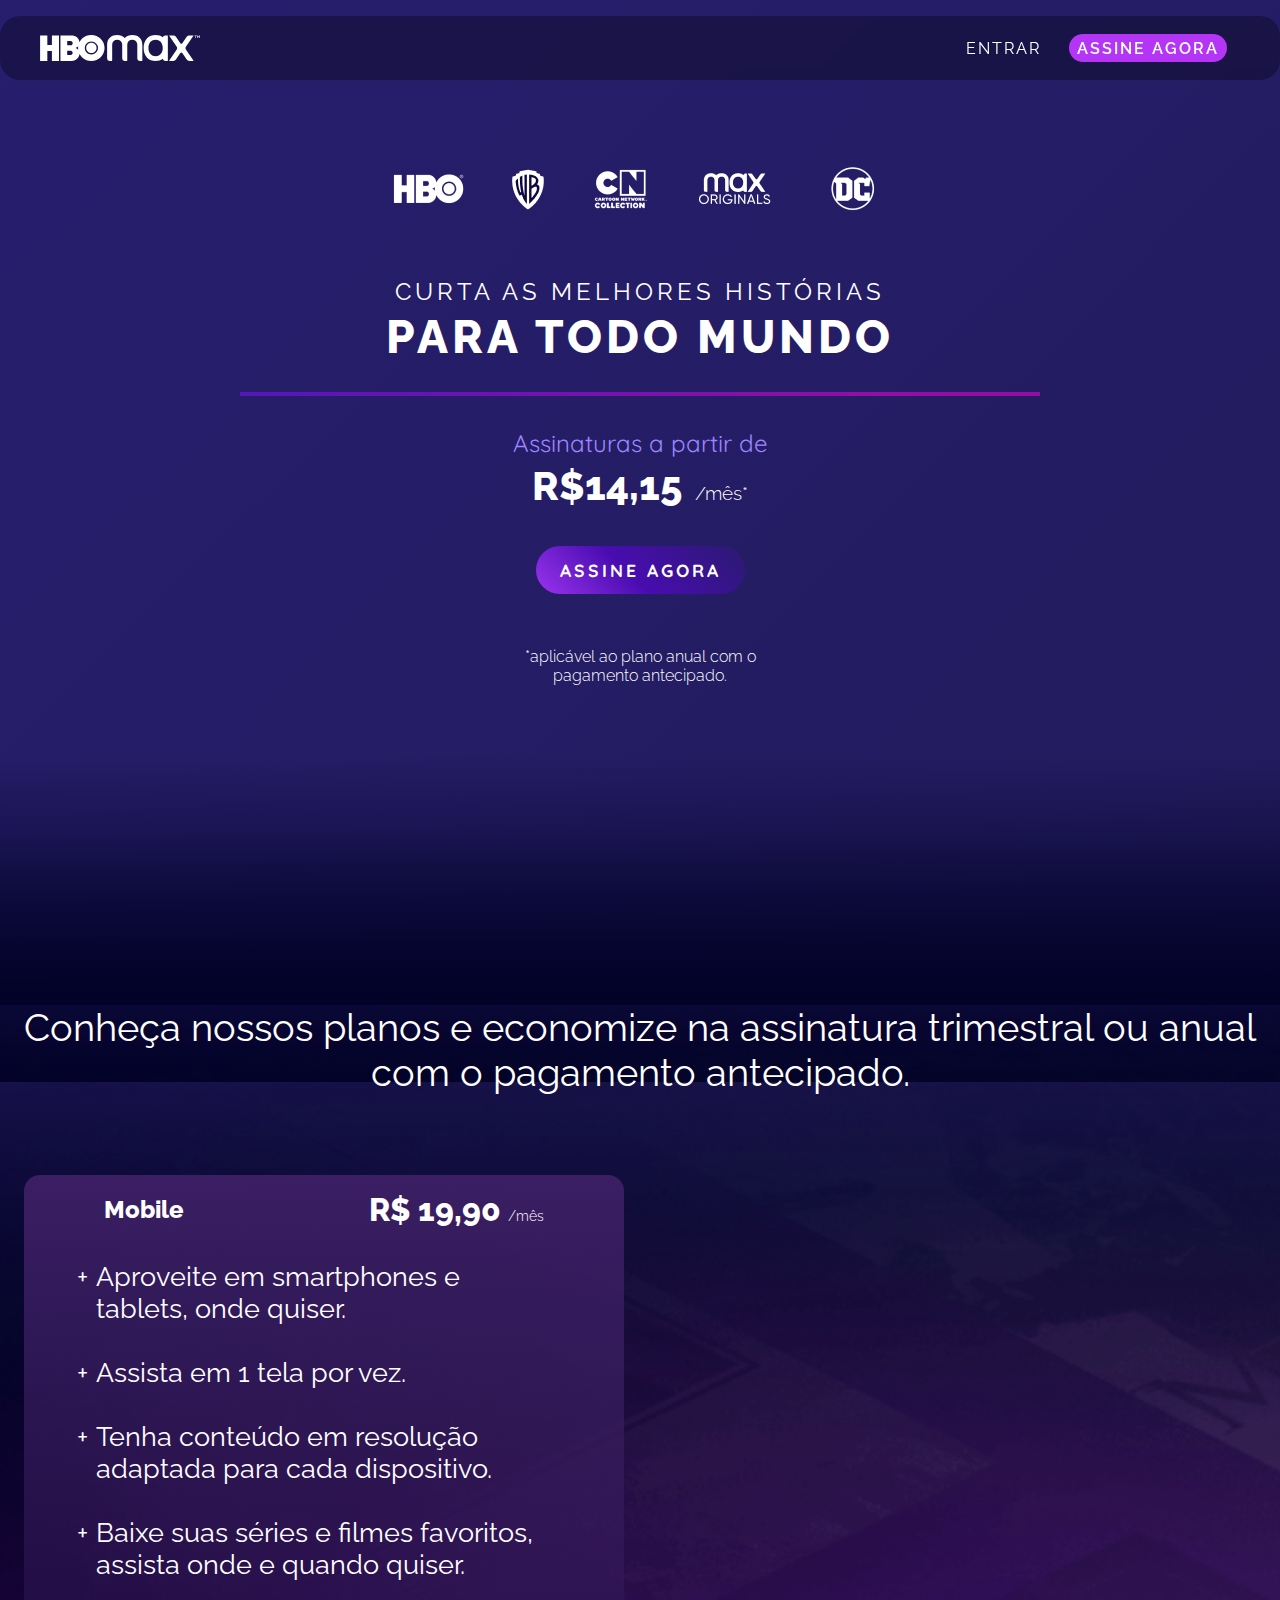
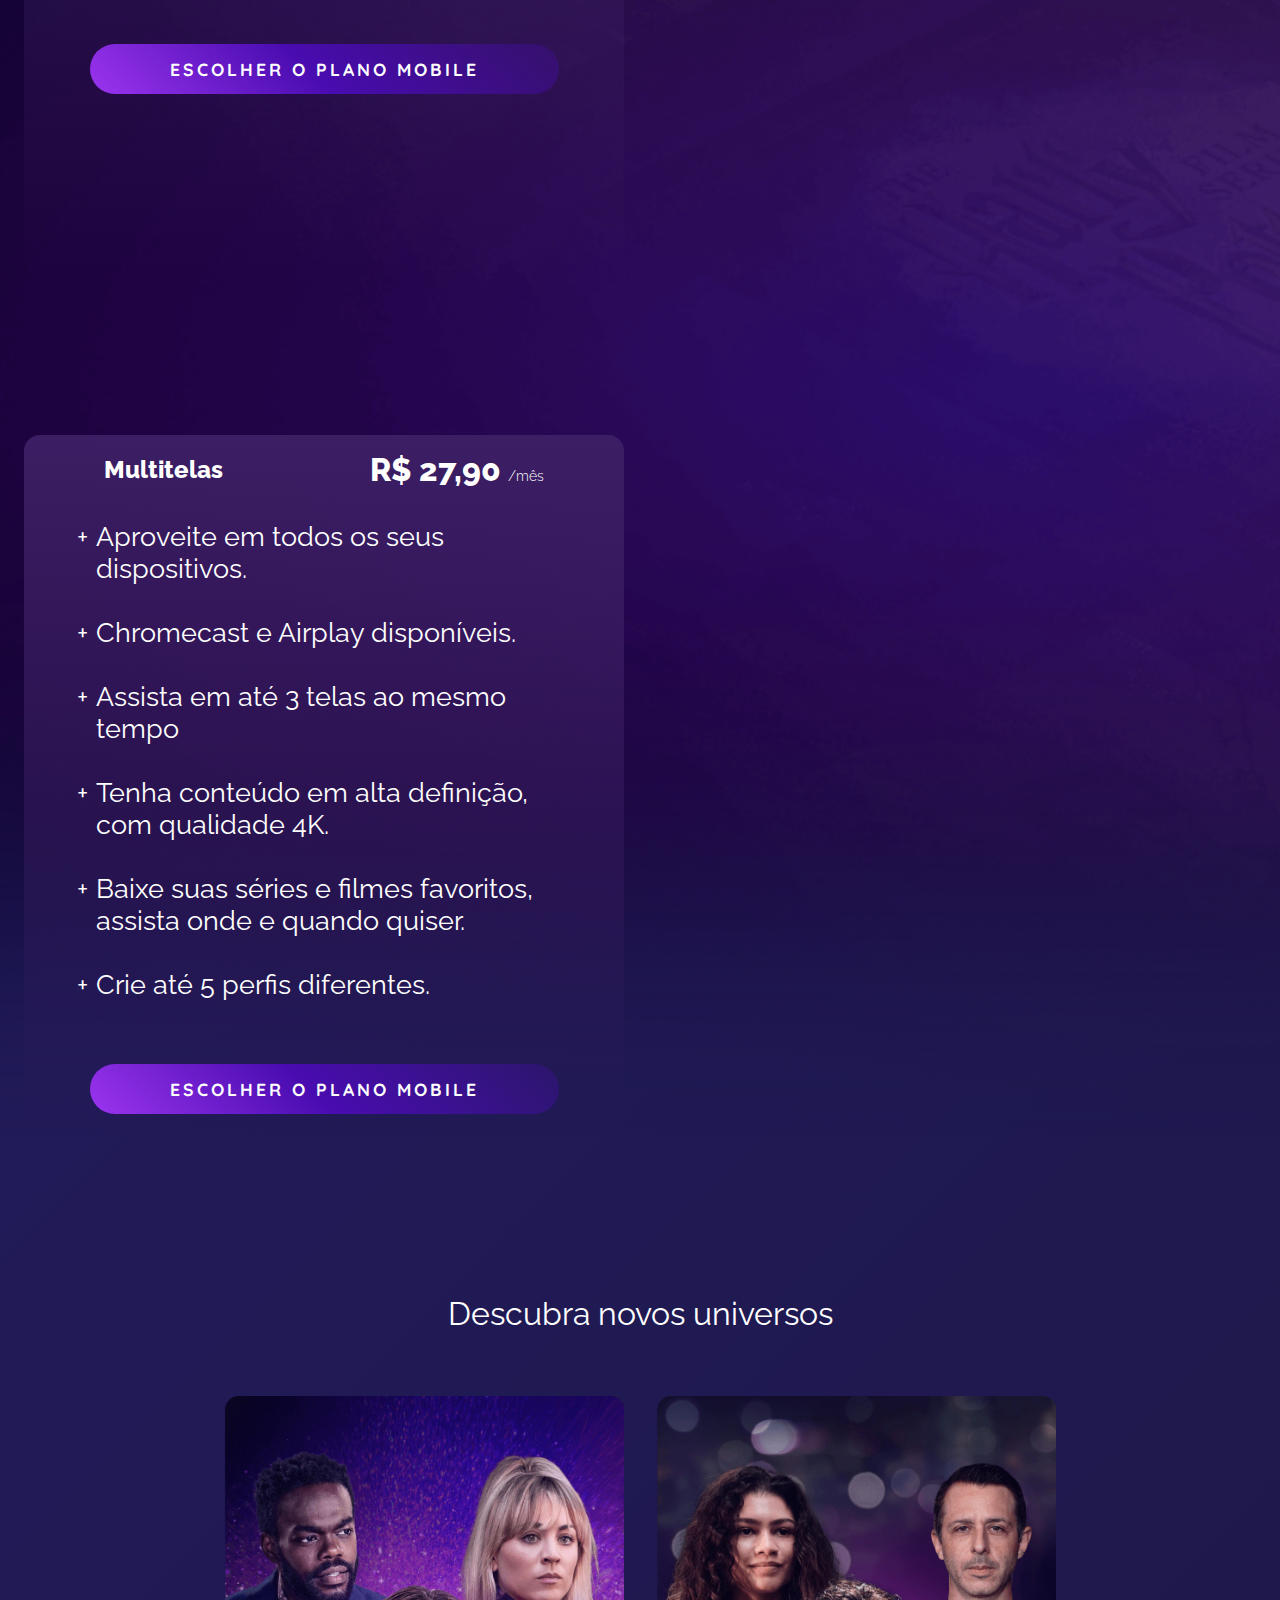
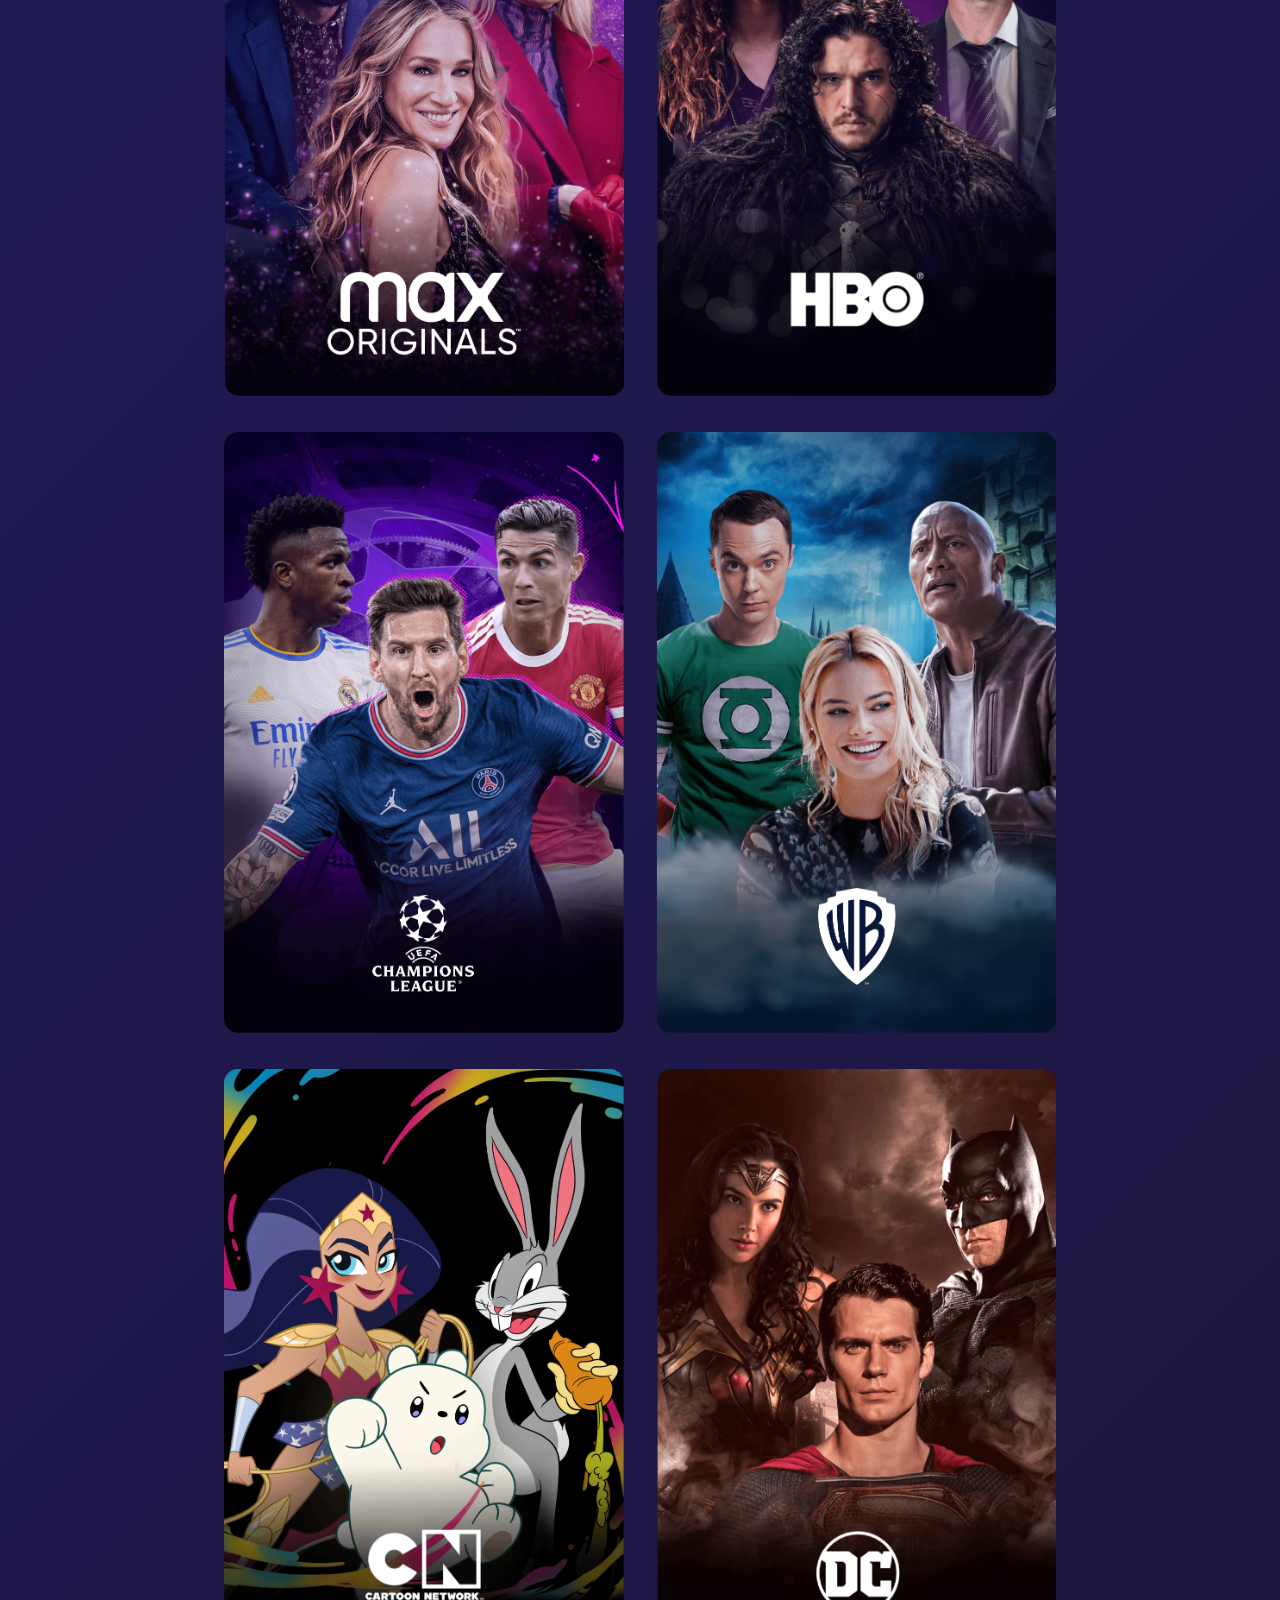
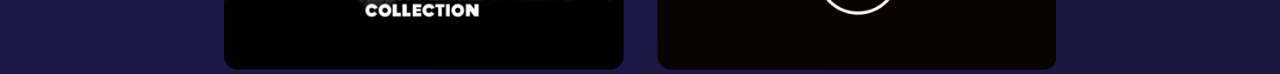
==== index.html @ dadb369f "hbo" ====
<!DOCTYPE html>
<html lang="en">
  <head>
    <meta charset="UTF-8" />
    <meta http-equiv="X-UA-Compatible" content="IE=edge" />
    <meta name="viewport" content="width=device-width, initial-scale=1.0" />
    <link rel="stylesheet" href="style.css">
    <title>HBO Max</title>
  </head>
  <body>
    <!-- header -->
    <header class="header container">
      <img class="nav__img" src="assets/images/hbo-logo.svg" alt="">
      <nav class="nav">
        <ul class="nav__ul">
          <li class="nav__li">
            <a class="nav__a" href="login.html">entrar</a>
          </li>
          <a href="#cards"><button class="nav__btn">assine agora</button></a>
        </ul>
      </nav>
    </header>
    <!-- header final -->

   
    <section class="hero container">
      <div class="hero__box">
        <div class="hero__img">
          <a href="#icons"><img src="assets/images/hbo.png" alt=""></a>
        </div>
        <div class="hero__img">
          <a href="#icons"><img src="assets/images/wb.png" alt=""></a>
        </div>
        <div class="hero__img">
          <a href="#icons"><img src="assets/images/cartoon-network_neutral.png" alt=""></a>
        </div>
        <div class="hero__img">
          <a href="#icons"><img src="assets/images/max_originals.png" alt=""></a>
        </div>
        <div class="hero__img">
          <a href="#icons"><img src="assets/images/dc.png" alt=""></a>
        </div>
      </div>
      <div class="hero__text">
        <h3>Curta as melhores histórias</h3>
        <h2>Para todo mundo</h2>
      </div>
      <div class="line container"></div>
      <div class="price__hero">
        <p>Assinaturas a partir de</p>
        <span>R$14,15<span>/mês*</span></span>
        <a href="#cards"><button class="btn__bg btn">assine agora</button></a>
        <span>*aplicável ao plano anual com o pagamento antecipado.</span>
      </div>
    </section>

    <div class="bg">

    
    <section id="cards" class="card container">
      <div class="cards__text">
        <div class="tittle__card">Conheça nossos planos e economize na assinatura trimestral ou anual com o pagamento antecipado.</div>
      </div>
      <div class="cards-wrapper">
        <div class="card__content">
          <div class="card__1">
            <div class="text__card-tittle">Mobile</div>
            <div class="text__card-price">R$ 19,90 <span>/mês</span></div>
          </div>
          <div class="card__card">
            <ul>
              <li class="text__middle-card">Aproveite em smartphones e tablets, onde quiser.</li>
              <li class="text__middle-card">Assista em 1 tela por vez.</li>
              <li class="text__middle-card">Tenha conteúdo em resolução adaptada para cada dispositivo.</li>
              <li class="text__middle-card">Baixe suas séries e filmes favoritos, assista onde e quando quiser.</li>
            </ul>

          </div>
          <div class="btn__card--content">
            <button class="btn__card btn__bg">escolher o plano mobile</button>
          </div>
        </div>
        
        <div class="card__content">
          <div class="card__1">
            <div class="text__card-tittle">Multitelas</div>
            <div class="text__card-price">R$ 27,90 <span>/mês</span></div>
          </div>
          <div>
            <ul>
              <li class="text__middle-card">Aproveite em todos os seus dispositivos.</li>
              <li class="text__middle-card">Chromecast e Airplay disponíveis.</li>
              <li class="text__middle-card">Assista em até 3 telas ao mesmo tempo</li>
              <li class="text__middle-card">Tenha conteúdo em alta definição, com qualidade 4K.</li>
              <li class="text__middle-card">Baixe suas séries e filmes favoritos, assista onde e quando quiser.</li>
              <li class="text__middle-card">Crie até 5 perfis diferentes.</li>
            </ul>

          </div>
          <div class="btn__card--content">
            <button class="btn__card btn__bg">escolher o plano mobile</button>
          </div>
        </div>
      </div>     
    </section>
</div>
    <section id="icons" class="wrapper--actors container">
      <h1>Descubra novos universos</h1>
      <div class="card__actors--wrapper">
        <div class="img-actor hover">
          <img src="assets/images/MAX-Default.webp" alt="">
        </div>
        <div class="img-actor hover">
          <img src="assets/images/hbo-default_0.webp" alt="">
        </div>
        <div class="img-actor hover">
          <img src="assets/images/UCL-Default.webp" alt="">
        </div>
        <div class="img-actor hover">
          <img src="assets/images/WB-Default.webp" alt="">
        </div>
        <div class="img-actor hover">
          <img src="assets/images/CN-Default.webp" alt="">
        </div>
        <div class="img-actor hover">
          <img src="assets/images/DC_Default.webp" alt="">
        </div>
      </div>
    </section>
  </body>
</html>
---- style.css ----
@import url("https://fonts.googleapis.com/css2?family=Raleway:wght@300;400;500;600;700&display=swap");
@import url("https://fonts.googleapis.com/css2?family=Quicksand:wght@300;400;700&display=swap");
.header {
  display: flex;
  justify-content: space-between;
  align-items: center;
  position: sticky;
  z-index: 999;
  top: 1rem;
  left: 0;
  width: 100vw;
  height: 4rem;
  padding: 1rem;
  background: var(--nav-bg-color);
  -webkit-backdrop-filter: blur(5px);
          backdrop-filter: blur(5px);
  border-radius: 20px;
}

.header .nav__img {
  width: 10rem;
  margin-left: 1rem;
}

.nav ul {
  display: flex;
  justify-content: center;
  align-items: center;
  gap: 1.75rem;
  margin-right: 1.8rem;
}

.nav__ul button, a {
  font-family: "Raleway", sans-serif;
  text-transform: uppercase;
  letter-spacing: 2px;
}

.nav__btn {
  background: var(--tertiary-color);
  padding-block: 0.3rem;
  padding-inline: 0.5rem;
  border-radius: 500px;
  font-size: 1rem;
  font-weight: 600;
}

.nav__btn:hover {
  background: var(--text-color);
  color: var(--btn-link-color);
}

@media (width < 768px) {
  .header .nav__img {
    width: 5rem;
  }
  .nav__btn {
    font-size: 0.8rem;
  }
}
:root {
  --primary-color: #020228;
  --secondary-color: #ff00e5;
  --tertiary-color: #b535f6;
  --btn-bg-color-gradient: linear-gradient(
    45deg,
    #9b34ef 0%,
    #490cb0 20%,
    transparent 50%
  );
  --btn-link-bg-color: #fff;
  --btn-link-color: #000;
  --card-bg-color: linear-gradient(0deg, transparent, #3b1e63);
  --divider-bg-color: linear-gradient(
    90deg,
    #5516ba,
    rgba(255, 0, 229, 0.5) 80%
  );
  --nav-bg-color: rgba(0, 0, 0, 0.3);
  --text-color: #fff;
  --link-color: #9e86ff;
  --form-bg-color: rgba(211, 211, 211, 0.06);
  --form-field-bg-color: rgba(0, 0, 0, 0.2);
  --form-field-border: 1px solid rgba(255, 255, 255, 0.7);
  --form-field-placeholder: rgba(255, 255, 255, 0.7);
  --form-field-error: rgb(255, 76, 76);
  scroll-behavior: smooth;
}

.hero {
  margin-top: 5rem;
}

.bg::before {
  content: "";
  width: 100%;
  background: linear-gradient(to top, var(--primary-color), transparent);
  height: 250px;
  position: absolute;
  top: 47.2rem;
  left: 0;
  z-index: -1;
}

.hero__box {
  display: flex;
  align-items: center;
  justify-content: center;
  gap: 2rem;
}

.hero__text {
  text-align: center;
  margin-top: 3rem;
  text-transform: uppercase;
  letter-spacing: 4px;
  line-height: 2.8rem;
}

.hero__text h3 {
  font-weight: 400;
  font-size: 1.5rem;
}

.hero__text h2 {
  font-weight: 800;
  font-size: 2.9rem;
}

.line {
  content: "";
  width: 50rem;
  height: 0.25rem;
  background: var(--divider-bg-color);
  margin: 2rem;
}

.price__hero {
  display: flex;
  align-items: center;
  justify-content: center;
  flex-direction: column;
  gap: 0.3rem;
  margin-top: 2rem;
}

.price__hero p {
  font-size: 1.5rem;
}

.price__hero span {
  font-size: 2.5rem;
  font-weight: 800;
}

.price__hero span:nth-child(1) {
  font-size: 1.2rem;
  font-weight: 300;
  margin-left: 0.8rem;
}

.btn__bg {
  background: var(--btn-bg-color-gradient);
  outline: 3px solid transparent;
  transition: background 1s, outline 1s, transform 1s;
  background-size: 250%;
  font-weight: 800;
  padding: 0.8rem 1.5rem;
  font-size: 1.1rem;
  border-radius: 500px;
  letter-spacing: 3px;
  text-transform: uppercase;
  margin-top: 2rem;
}

.btn {
  animation: wiggle 1s ease-out infinite alternate;
}

.btn__bg:hover {
  background-color: transparent;
  background-position: 100%;
  outline: 2px solid var(--secondary-color);
  transform: scale(1.05);
  animation-play-state: paused;
  animation: none;
}

@keyframes wiggle {
  0%, 15% {
    transform: rotatez(0deg);
  }
  15%, 35% {
    transform: rotatez(-8deg);
  }
  35%, 55% {
    transform: rotatez(8deg);
  }
  55%, 75% {
    transform: rotatez(-8deg);
  }
  75%, 100% {
    transform: rotatez(0deg);
  }
}
.price__hero span:nth-child(4) {
  font-size: 1rem;
  font-weight: 300;
  margin-top: 3rem;
  text-align: center;
  width: 30ch;
}

@media (width < 768px) {
  .line {
    width: 26rem;
  }
}
.cards__text {
  text-align: center;
  font-size: 2.4rem;
}

.card {
  margin-top: 20rem;
}

.bg {
  background-image: url("/assets/images/background-movies-series.png");
  background-position: center;
  background-size: cover;
}

.tittle__card {
  margin-bottom: 20rem;
}

.card__content {
  background: var(--card-bg-color);
  max-width: 600px;
  height: 700px;
  padding: 1rem 4rem;
  border-radius: 1rem;
}

.card__1 {
  display: flex;
  align-items: center;
  justify-content: space-between;
  padding-inline: 1rem;
}

.cards-wrapper {
  margin: -15rem auto;
  display: flex;
  flex-wrap: wrap;
  align-items: center;
  gap: 10rem;
  perspective: 100px;
  perspective-origin: top center;
}

.text__card-price span {
  font-weight: 300;
  font-size: 0.9rem;
}

.text__card-price {
  font-weight: 800;
  font-size: 2rem;
}

.text__card-tittle {
  font-weight: 800;
  font-size: 1.5rem;
}

.text__middle-card {
  font-size: 1.7rem;
  margin: 2rem 0;
  padding: 0 0.5rem;
}

.text__middle-card:nth-of-type(1)::marker {
  content: "+";
}

.text__middle-card:nth-of-type(2)::marker {
  content: "+";
}

.text__middle-card:nth-of-type(3)::marker {
  content: "+";
}

.text__middle-card:nth-of-type(4)::marker {
  content: "+";
}

.text__middle-card:nth-of-type(5)::marker {
  content: "+";
}

.text__middle-card:nth-of-type(6)::marker {
  content: "+";
}

.btn__card {
  font-weight: 800;
  padding: 0.9rem 5rem;
  font-size: 1.1rem;
  border-radius: 500px;
  letter-spacing: 3px;
  text-transform: uppercase;
}

.btn__card--content {
  display: flex;
  align-items: center;
  justify-content: center;
}

@media (width < 768px) {
  .cards-wrapper {
    padding-inline: 0.1rem 1.02rem;
  }
  .text__card-price span {
    font-size: 0.7rem;
  }
  .text__card-price {
    font-size: 1.5rem;
    margin-left: 4rem;
  }
  .btn__card {
    font-size: 0.8rem;
  }
  .text__middle-card {
    font-size: 1.4rem;
  }
}
.wrapper--actors {
  margin-top: 25rem;
}
.wrapper--actors h1 {
  text-align: center;
  font-size: 2rem;
  margin-bottom: 2rem;
  font-weight: 400;
}

.card__actors--wrapper {
  display: flex;
  align-items: center;
  justify-content: center;
  flex-wrap: wrap;
  gap: 2rem;
  padding-top: 2rem;
}
.card__actors--wrapper img {
  width: 400px;
  cursor: pointer;
}

.img-actor:hover:nth-child(1) {
  background-image: url("/assets/images/MAX-Hover.webp");
  background-size: cover;
  transition: 1s;
  scale: 1.03;
}

.img-actor:hover:nth-child(2) {
  background-image: url("/assets/images/hbo-hover_0.webp");
  background-size: cover;
  transition: 1s;
  scale: 1.03;
}

.img-actor:hover:nth-child(3) {
  background-image: url("/assets/images/UCL-Hover.webp");
  background-size: cover;
  transition: 1s;
  scale: 1.03;
}

.img-actor:hover:nth-child(4) {
  background-image: url("/assets/images/WB-Hover.webp");
  background-size: cover;
  transition: 1s;
  scale: 1.03;
}

.img-actor:hover:nth-child(5) {
  background-image: url("/assets/images/CN-Hover.png");
  background-size: cover;
  transition: 1s;
  scale: 1.03;
}

.img-actor:hover:nth-child(6) {
  background-image: url("/assets/images/DC-Hover.webp");
  background-size: cover;
  transition: 1s;
  scale: 1.03;
}

.img-actor img:hover {
  opacity: 0;
  transition: opacity 1.5s;
}

.footer {
  width: 100%;
  height: 20rem;
  margin-top: 10rem;
}

.icons__social {
  display: flex;
  align-items: center;
  justify-content: center;
}

.icon__footer svg {
  fill: var(--link-color);
  width: 2rem;
}

.icon__footer a:hover {
  cursor: pointer;
}

.icon__footer svg:hover {
  fill: var(--btn-link-bg-color);
  transition: 1s ease;
  scale: 1.08;
}

.icon__footer {
  margin-top: 3rem;
  display: flex;
  align-items: center;
  justify-content: center;
  gap: 2rem;
}

.footer a, p {
  color: var(--link-color);
}

.web__a {
  display: flex;
  align-items: center;
  justify-content: center;
  gap: 2rem;
  font-weight: 800;
}

.web__a a:hover {
  color: var(--btn-link-bg-color);
  transition: color 1s ease;
}

.web__a li:hover {
  scale: 1.02;
  transition: scale 1s ease;
}

.footer p {
  text-align: center;
  margin-top: 1.75rem;
  font-size: 0.8rem;
}

.footer::before {
  content: "";
  width: 100%;
  background: linear-gradient(to top, var(--primary-color), transparent);
  height: 250px;
  position: absolute;
  bottom: 0;
  left: 0;
  z-index: -1;
}

@media (width < 768px) {
  .web__a {
    flex-wrap: wrap;
  }
}
body::after {
  content: "";
  width: 100%;
  background: linear-gradient(to top, var(--primary-color), transparent);
  height: 250px;
  position: absolute;
  top: 52rem;
  left: 0;
  z-index: -1;
}

.form {
  display: flex;
  justify-content: center;
  align-items: center;
  margin-top: 8rem;
  width: 100%;
  height: 100%;
}

.box-login {
  width: 400px;
  background-color: var(--form-bg-color);
  max-width: 800px;
  width: 100%;
  padding: 40px;
  border-radius: 10px;
  display: flex;
  align-items: center;
  justify-content: center;
  flex-direction: column;
}

.box-login p {
  color: var(--btn-link-bg-color);
  padding-top: 3rem;
}

.input--wrapper {
  width: 100%;
  height: 3rem;
  margin-top: 1rem;
  background: transparent;
  color: var(--text-color);
  border-radius: 8px;
  padding: 16px;
  font-size: 1rem;
  border: var(--form-field-border);
}

.input--wrapper::-moz-placeholder {
  color: var(--text-color);
  opacity: 0.7;
}

.input--wrapper::placeholder {
  color: var(--text-color);
  opacity: 0.7;
}

.btn-forgot {
  display: inline-flex;
  gap: 2rem;
}
.btn-forgot p {
  color: var(--link-color);
  font-weight: 800;
}

.forgot:hover {
  cursor: pointer;
  text-decoration: underline;
}

* {
  font-family: "Raleway", sans-serif;
  box-sizing: border-box;
  margin: 0;
  padding: 0;
}

p {
  font-family: "Quicksand", sans-serif;
}

section {
  scroll-margin-top: 80px;
}

body {
  position: relative;
  min-height: 100vh;
  min-width: 100vw;
  overflow-x: hidden;
  background: linear-gradient(-45deg, #56125b, #0f0f10, #271e6e);
  animation: bg-animation 10s ease-in-out infinite alternate;
  padding-top: 1rem;
  scroll-behavior: smooth;
  color: var(--btn-link-bg-color);
  background-size: 400% 400%;
}

@keyframes bg-animation {
  0% {
    background-position: 0% 50%;
  }
  50% {
    background-position: 100% 50%;
  }
  100% {
    background-position: 0% 50%;
  }
}
html {
  scroll-padding-top: 3rem;
  scroll-behavior: smooth;
}

button {
  font-family: "Quicksand", sans-serif;
  cursor: pointer;
}

img, svg {
  width: 100%;
  fill: var(--btn-link-bg-color);
}

a, ul {
  color: var(--btn-link-bg-color);
  cursor: pointer;
  text-decoration: none;
  list-style: none;
}

button {
  border: none;
  background: none;
  color: inherit;
  cursor: pointer;
}

.container {
  margin-inline: auto;
  padding-inline: 1.5rem;
  max-width: 1448px;
}

::-webkit-scrollbar {
  width: 8px;
  background-color: var(--primary-color);
}

::-webkit-scrollbar-thumb {
  background-color: var(--tertiary-color);
  border-radius: 5px;
}/*# sourceMappingURL=style.css.map */
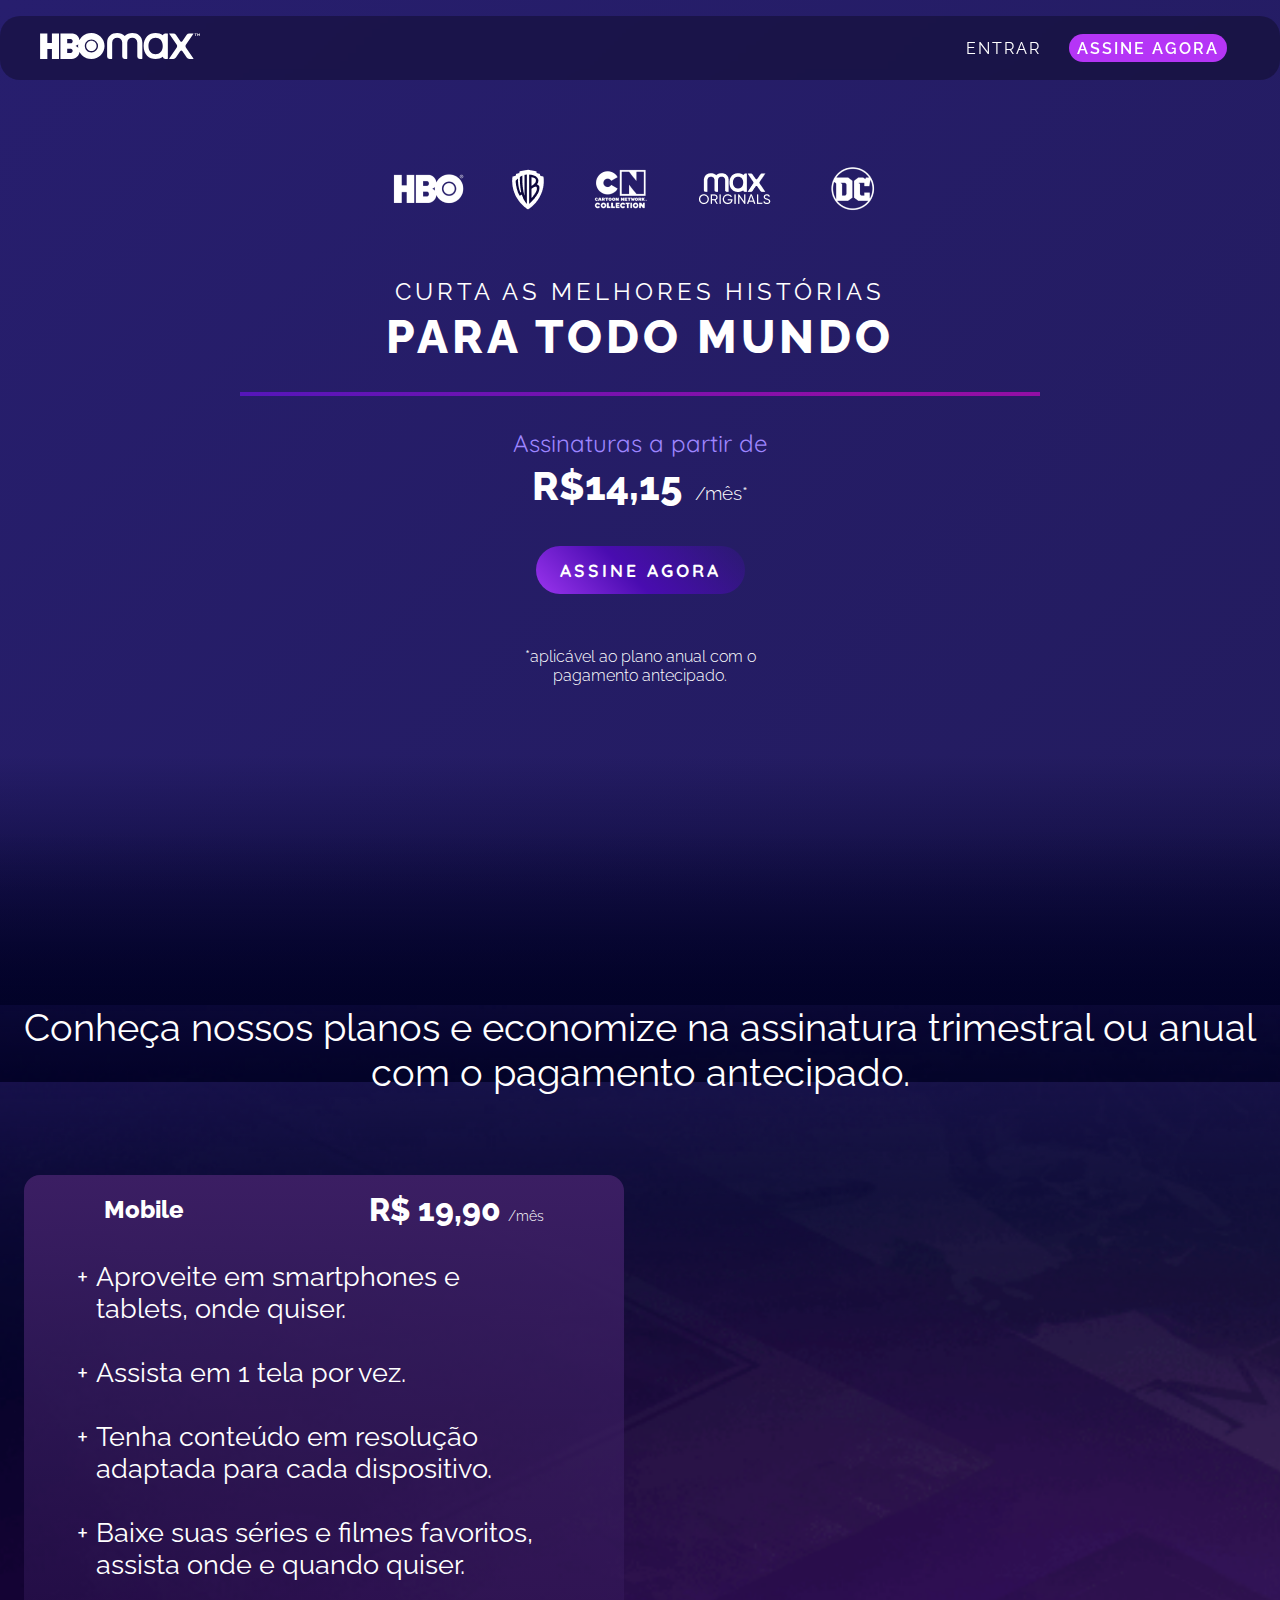
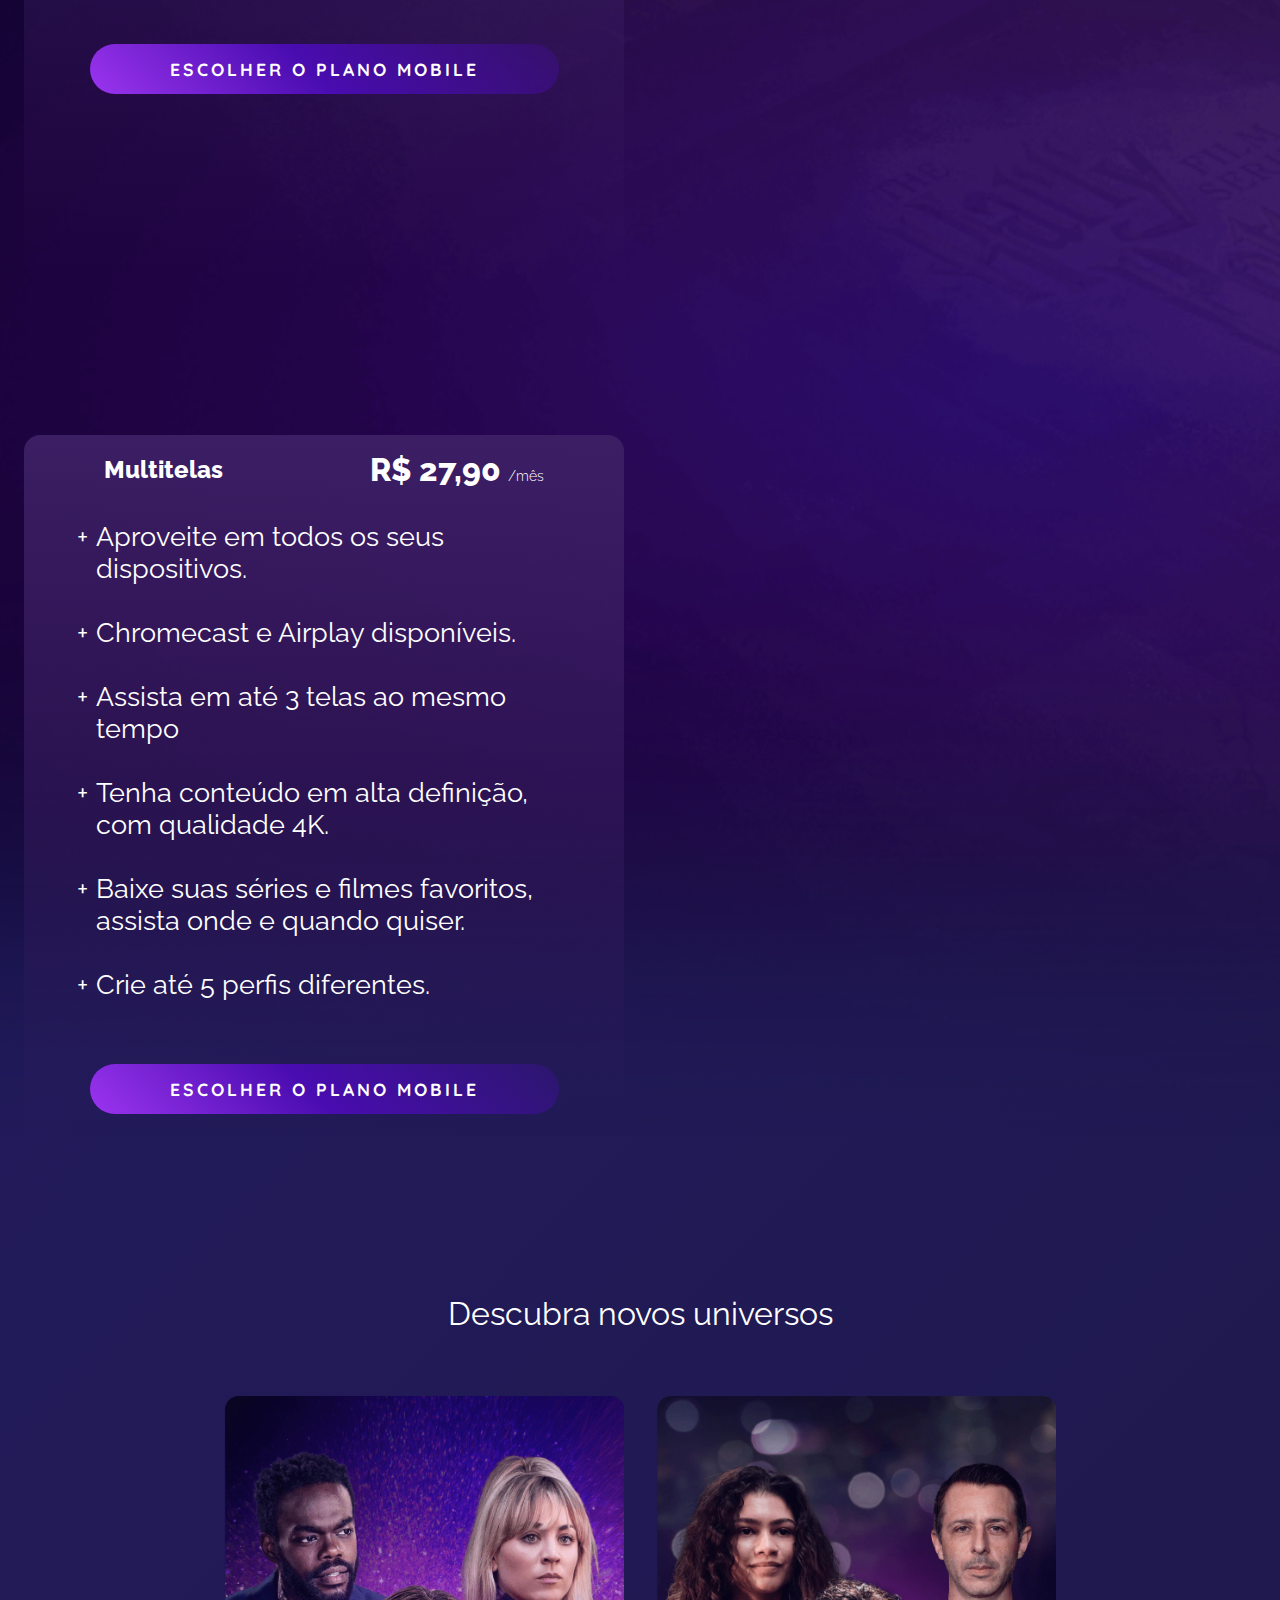
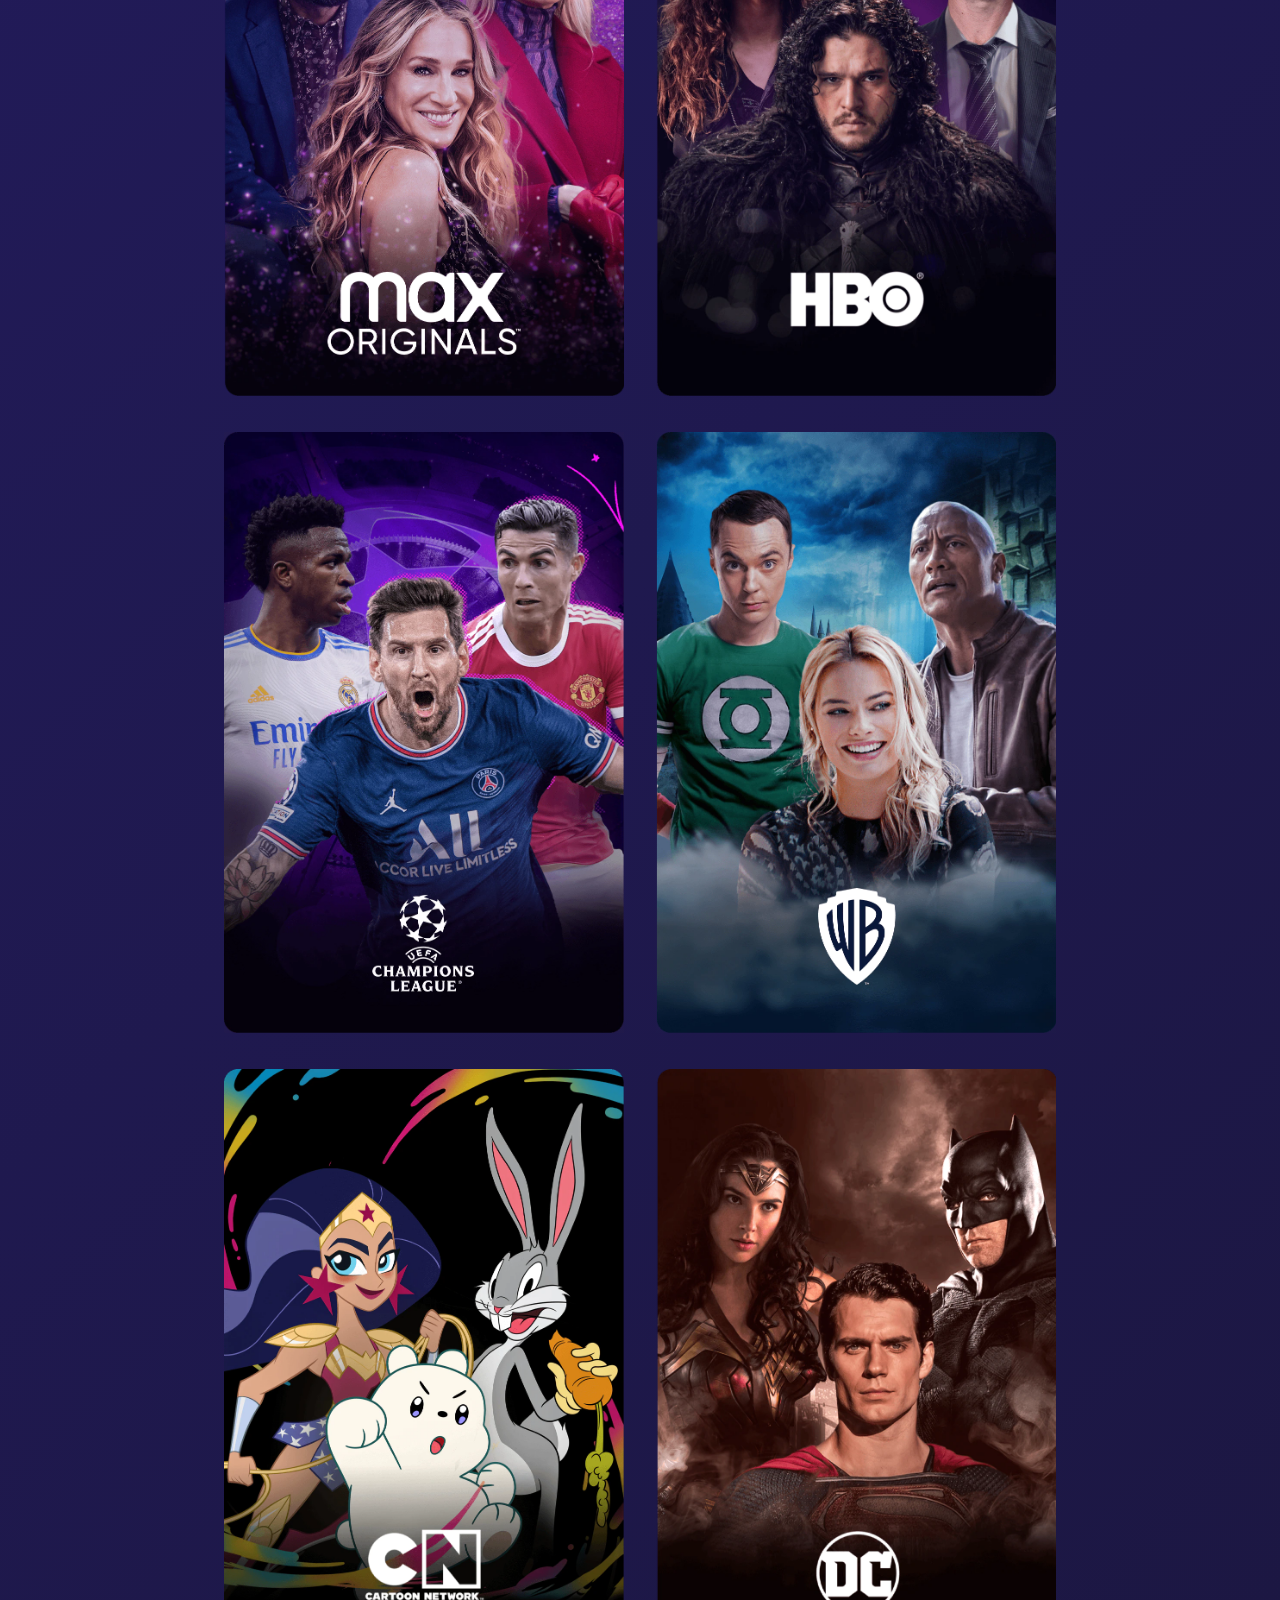
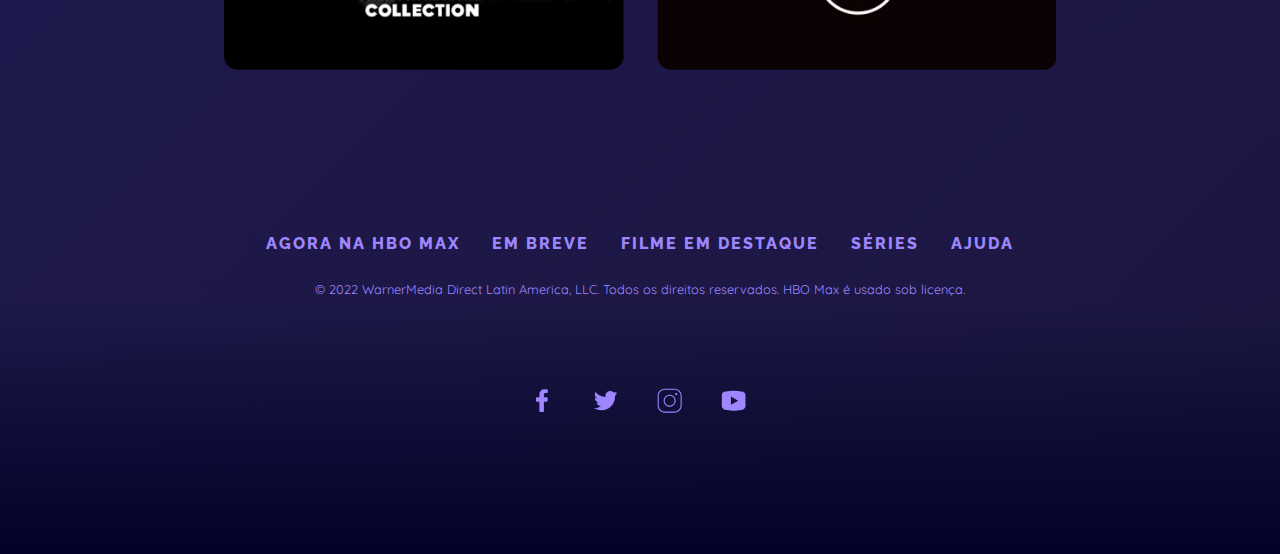
==== commit 4d0fedf2: "hbo" ====
--- a/index.html
+++ b/index.html
@@ -10,7 +10,7 @@
   <body>
     <!-- header -->
     <header class="header container">
-      <img class="nav__img" src="assets/images/hbo-logo.svg" alt="">
+      <a href="/"><img id="header" class="nav__img" src="assets/images/hbo-logo.svg" alt=""></a>
       <nav class="nav">
         <ul class="nav__ul">
           <li class="nav__li">
@@ -23,6 +23,7 @@
     <!-- header final -->
 
    
+    <!-- section hero -->
     <section class="hero container">
       <div class="hero__box">
         <div class="hero__img">
@@ -53,10 +54,10 @@
         <span>*aplicável ao plano anual com o pagamento antecipado.</span>
       </div>
     </section>
-
-    <div class="bg">
-
-    
+    <!-- section hero final -->
+
+    <!-- section price card -->
+    <div class="bg"> 
     <section id="cards" class="card container">
       <div class="cards__text">
         <div class="tittle__card">Conheça nossos planos e economize na assinatura trimestral ou anual com o pagamento antecipado.</div>
@@ -104,6 +105,10 @@
       </div>     
     </section>
 </div>
+
+  <!-- section price card final -->
+
+  <!-- section actors card-->
     <section id="icons" class="wrapper--actors container">
       <h1>Descubra novos universos</h1>
       <div class="card__actors--wrapper">
@@ -127,5 +132,72 @@
         </div>
       </div>
     </section>
-  </body>
+
+    <!-- section actors card final -->
+
+    <!-- footer -->
+    <footer class="footer">
+      <ul class="web__a">
+        <li><a href="#">Agora na HBO Max</a></li>
+        <li><a href="#">Em breve</a></li>
+        <li><a href="#">Filme em destaque</a></li>
+        <li><a href="#">Séries</a></li>
+        <li><a href="#">Ajuda</a></li>
+      </ul>
+      <p>© 2022 WarnerMedia Direct Latin America, LLC. Todos os direitos reservados. HBO Max é usado sob licença.</p>
+      <div class="icons__social">
+        <div class="icon__footer">
+          <a href="#"><svg xmlns="http://www.w3.org/2000/svg" x="0px" y="0px" width="100" height="100"
+              viewBox="0,0,300,150">
+              <g fill-rule="nonzero" stroke="none" stroke-width="1" stroke-linecap="butt" stroke-linejoin="miter"
+                stroke-miterlimit="10" stroke-dasharray="" stroke-dashoffset="0" font-family="none" font-weight="none"
+                font-size="none" text-anchor="none" style="mix-blend-mode: normal">
+                <g transform="scale(10.66667,10.66667)">
+                  <path
+                    d="M16.403,9h-2.403v-2c0,-1.032 0.084,-1.682 1.563,-1.682h0.868c0.552,0 1,-0.448 1,-1v-1.254c0,-0.523 -0.401,-0.97 -0.923,-1.005c-0.604,-0.041 -1.209,-0.06 -1.815,-0.059c-2.713,0 -4.693,1.657 -4.693,4.699v2.301h-2c-0.552,0 -1,0.448 -1,1v2c0,0.552 0.448,1 1,1l2,-0.001v8.001c0,0.552 0.448,1 1,1h2c0.552,0 1,-0.448 1,-1v-8.003l2.174,-0.001c0.508,0 0.935,-0.381 0.993,-0.886l0.229,-1.996c0.069,-0.593 -0.395,-1.114 -0.993,-1.114z">
+                  </path>
+                </g>
+              </g>
+            </svg></a>
+          <a href="#"><svg xmlns="http://www.w3.org/2000/svg" x="0px" y="0px" width="100" height="100"
+              viewBox="0,0,300,150">
+              <g fill-rule="nonzero" stroke="none" stroke-width="1" stroke-linecap="butt" stroke-linejoin="miter"
+                stroke-miterlimit="10" stroke-dasharray="" stroke-dashoffset="0" font-family="none" font-weight="none"
+                font-size="none" text-anchor="none" style="mix-blend-mode: normal">
+                <g transform="scale(8.53333,8.53333)">
+                  <path
+                    d="M28,6.937c-0.957,0.425 -1.985,0.711 -3.064,0.84c1.102,-0.66 1.947,-1.705 2.345,-2.951c-1.03,0.611 -2.172,1.055 -3.388,1.295c-0.973,-1.037 -2.359,-1.685 -3.893,-1.685c-2.946,0 -5.334,2.389 -5.334,5.334c0,0.418 0.048,0.826 0.138,1.215c-4.433,-0.222 -8.363,-2.346 -10.995,-5.574c-0.458,0.788 -0.721,1.704 -0.721,2.683c0,1.85 0.941,3.483 2.372,4.439c-0.874,-0.028 -1.697,-0.268 -2.416,-0.667c0,0.023 0,0.044 0,0.067c0,2.585 1.838,4.741 4.279,5.23c-0.447,0.122 -0.919,0.187 -1.406,0.187c-0.343,0 -0.678,-0.034 -1.003,-0.095c0.679,2.119 2.649,3.662 4.983,3.705c-1.825,1.431 -4.125,2.284 -6.625,2.284c-0.43,0 -0.855,-0.025 -1.273,-0.075c2.361,1.513 5.164,2.396 8.177,2.396c9.812,0 15.176,-8.128 15.176,-15.177c0,-0.231 -0.005,-0.461 -0.015,-0.69c1.043,-0.753 1.948,-1.692 2.663,-2.761z">
+                  </path>
+                </g>
+              </g>
+            </svg></a>
+          <a href="#"><svg xmlns="http://www.w3.org/2000/svg" x="0px" y="0px" width="100" height="100"
+              viewBox="0,0,300,150">
+              <g fill-rule="nonzero" stroke="none" stroke-width="1" stroke-linecap="butt" stroke-linejoin="miter"
+                stroke-miterlimit="10" stroke-dasharray="" stroke-dashoffset="0" font-family="none" font-weight="none"
+                font-size="none" text-anchor="none" style="mix-blend-mode: normal">
+                <g transform="scale(5.12,5.12)">
+                  <path
+                    d="M16,3c-7.16752,0 -13,5.83248 -13,13v18c0,7.16752 5.83248,13 13,13h18c7.16752,0 13,-5.83248 13,-13v-18c0,-7.16752 -5.83248,-13 -13,-13zM16,5h18c6.08648,0 11,4.91352 11,11v18c0,6.08648 -4.91352,11 -11,11h-18c-6.08648,0 -11,-4.91352 -11,-11v-18c0,-6.08648 4.91352,-11 11,-11zM37,11c-1.10457,0 -2,0.89543 -2,2c0,1.10457 0.89543,2 2,2c1.10457,0 2,-0.89543 2,-2c0,-1.10457 -0.89543,-2 -2,-2zM25,14c-6.06329,0 -11,4.93671 -11,11c0,6.06329 4.93671,11 11,11c6.06329,0 11,-4.93671 11,-11c0,-6.06329 -4.93671,-11 -11,-11zM25,16c4.98241,0 9,4.01759 9,9c0,4.98241 -4.01759,9 -9,9c-4.98241,0 -9,-4.01759 -9,-9c0,-4.98241 4.01759,-9 9,-9z">
+                  </path>
+                </g>
+              </g>
+            </svg></a>
+          <a href="#"><svg xmlns="http://www.w3.org/2000/svg" x="0px" y="0px" width="100" height="100"
+              viewBox="0,0,300,150">
+              <g fill-rule="nonzero" stroke="none" stroke-width="1" stroke-linecap="butt" stroke-linejoin="miter"
+                stroke-miterlimit="10" stroke-dasharray="" stroke-dashoffset="0" font-family="none" font-weight="none"
+                font-size="none" text-anchor="none" style="mix-blend-mode: normal">
+                <g transform="scale(8.53333,8.53333)">
+                  <path
+                    d="M15,4c-4.186,0 -9.61914,1.04883 -9.61914,1.04883l-0.01367,0.01563c-1.90652,0.30491 -3.36719,1.94317 -3.36719,3.93555v6v0.00195v5.99805v0.00195c0.00384,1.96564 1.4353,3.63719 3.37695,3.94336l0.00391,0.00586c0,0 5.43314,1.05078 9.61914,1.05078c4.186,0 9.61914,-1.05078 9.61914,-1.05078l0.00195,-0.00195c1.94389,-0.30554 3.37683,-1.97951 3.37891,-3.94727v-0.00195v-5.99805v-0.00195v-6c-0.00288,-1.96638 -1.43457,-3.63903 -3.37695,-3.94531l-0.00391,-0.00586c0,0 -5.43314,-1.04883 -9.61914,-1.04883zM12,10.39844l8,4.60156l-8,4.60156z">
+                  </path>
+                </g>
+              </g>
+            </svg></a>
+        </div>
+      </div>
+    </footer>
+    <!-- footer final -->
+    </body>
 </html>
--- a/style.css
+++ b/style.css
@@ -469,6 +469,7 @@
   text-align: center;
   margin-top: 1.75rem;
   font-size: 0.8rem;
+  padding-inline: 0.5rem;
 }
 
 .footer::before {
